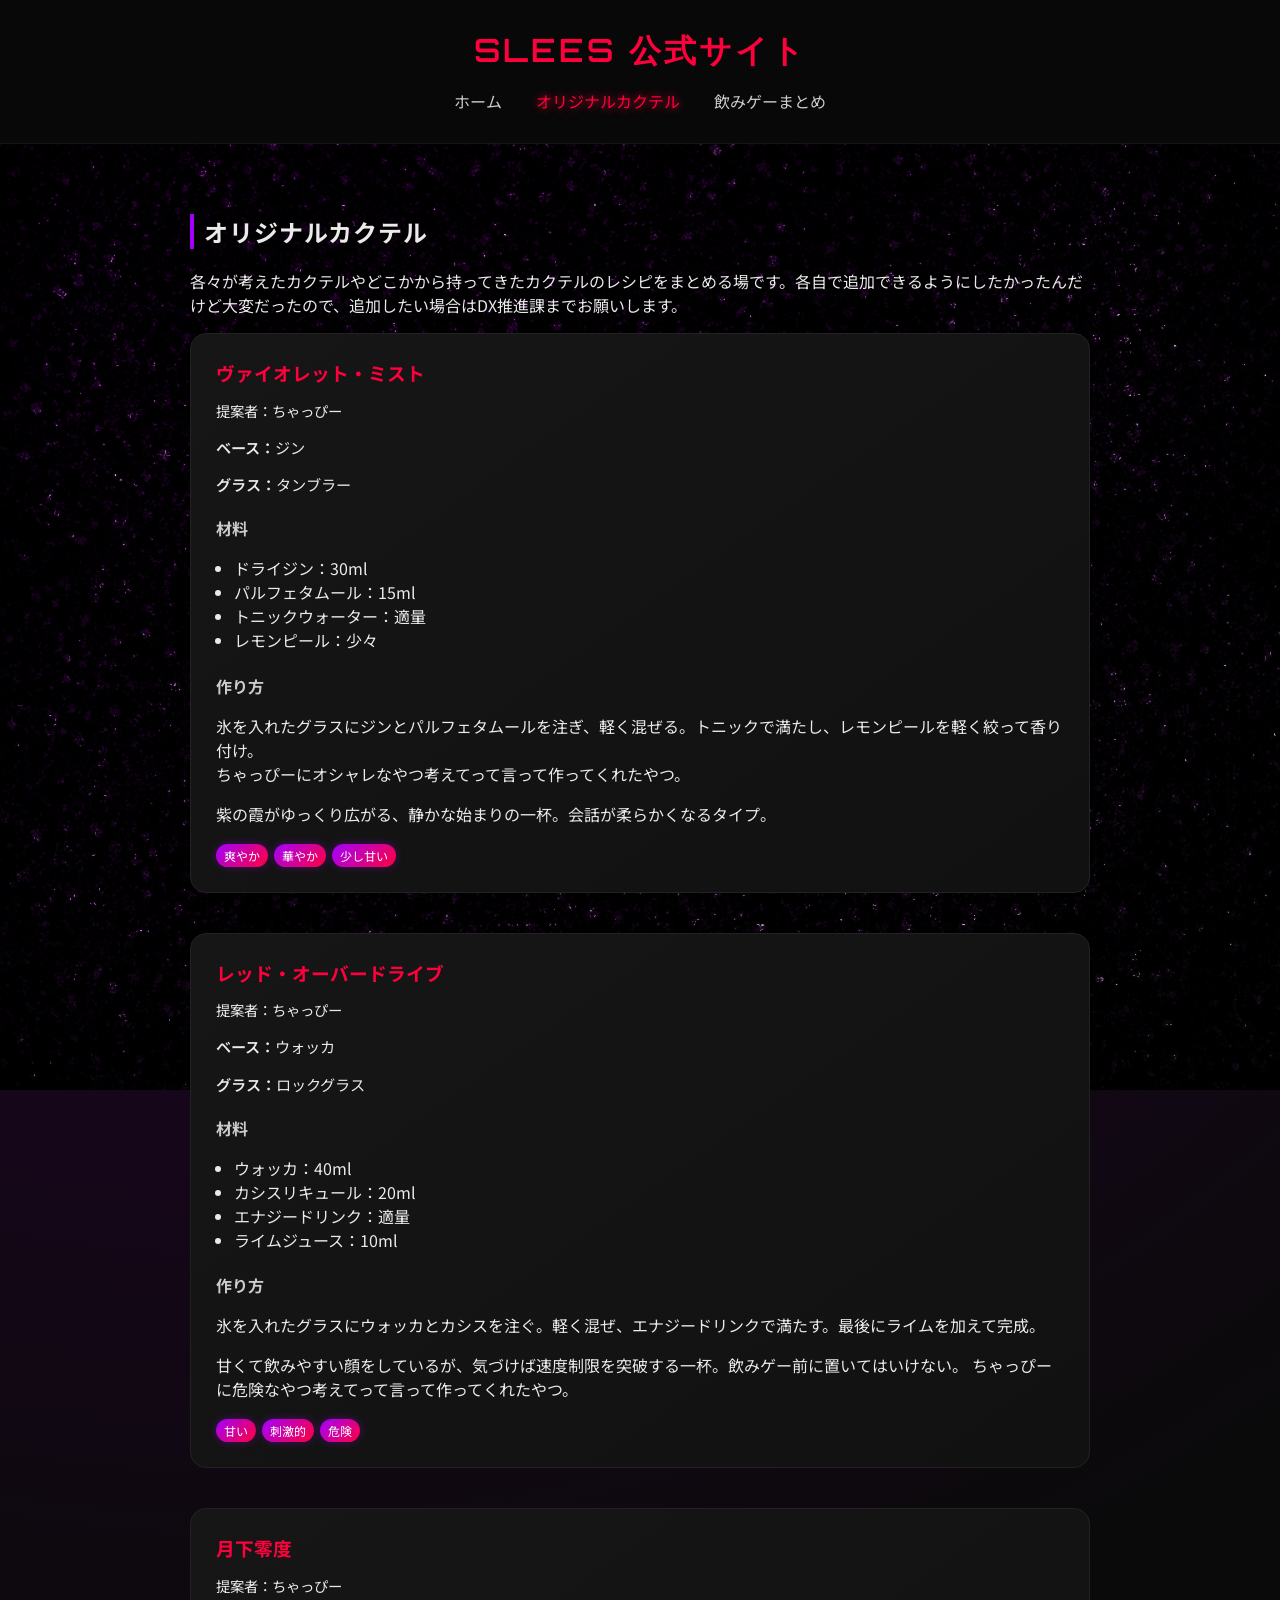
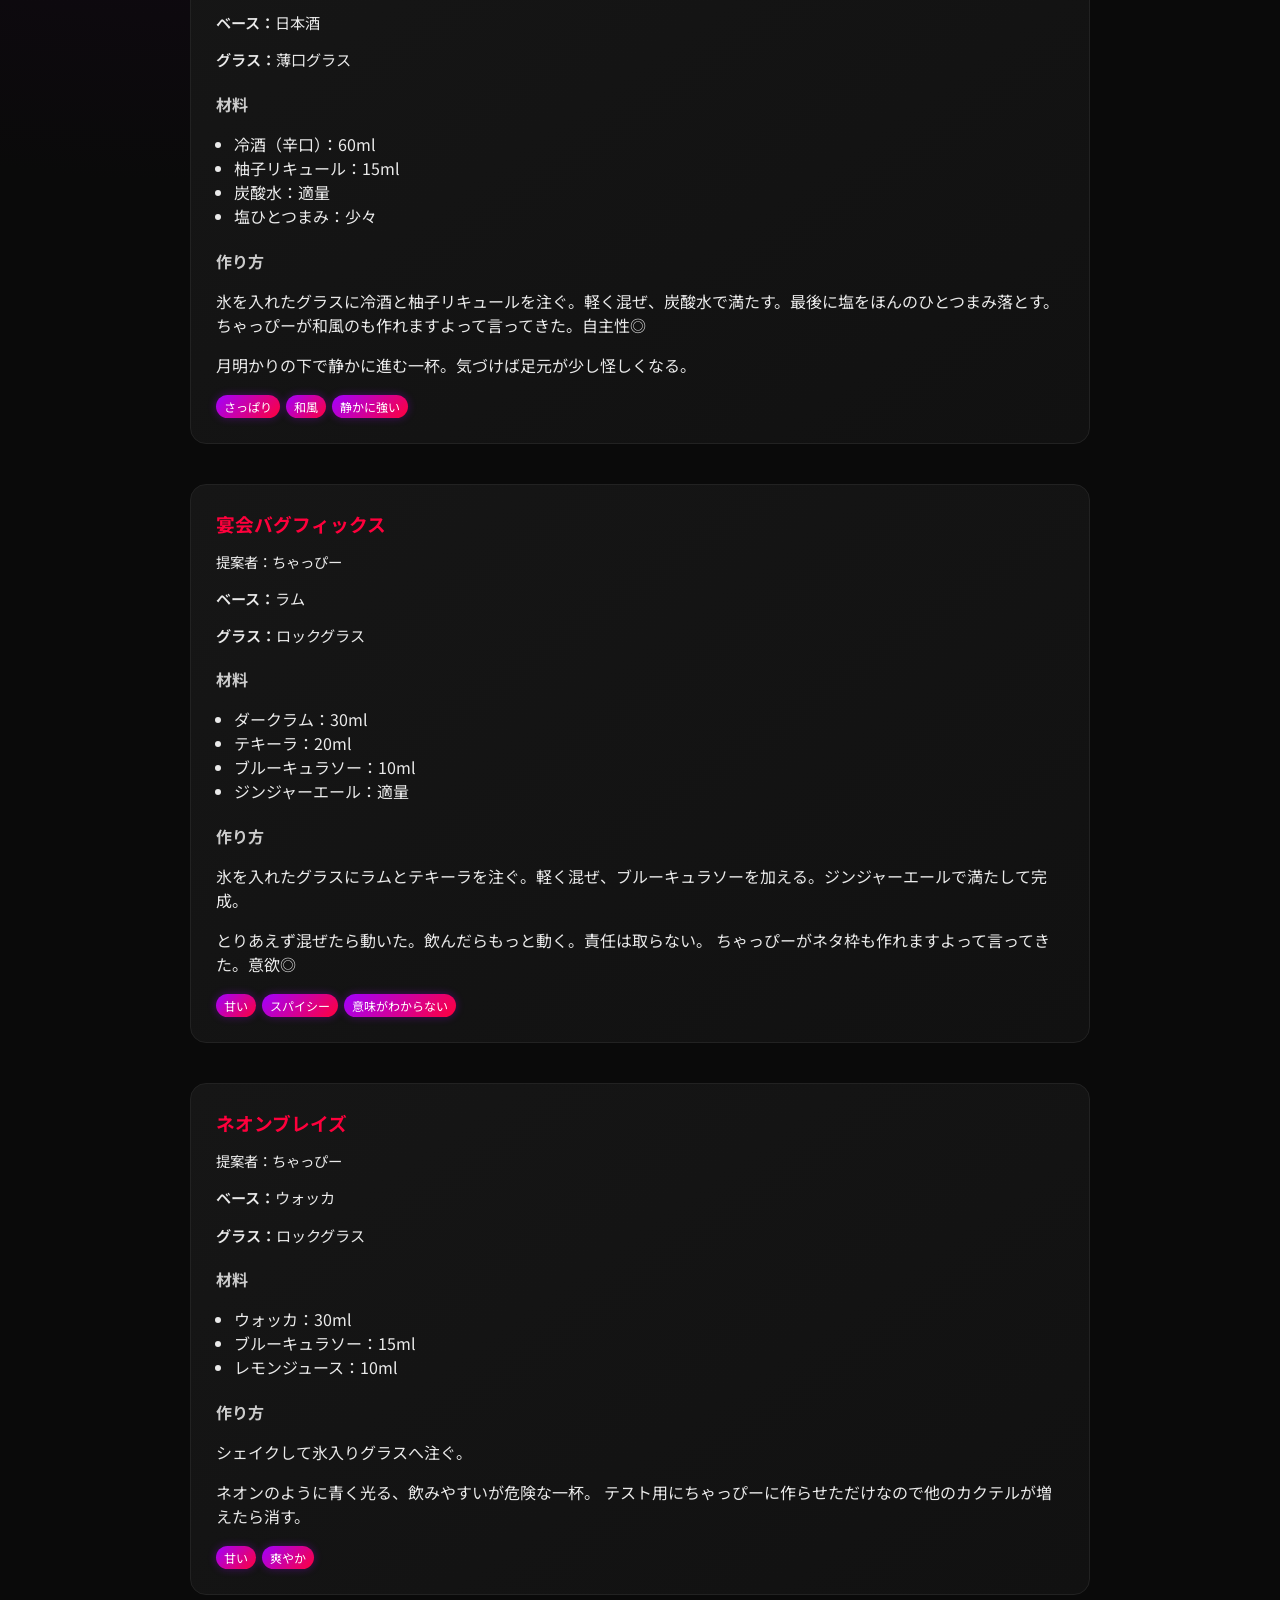
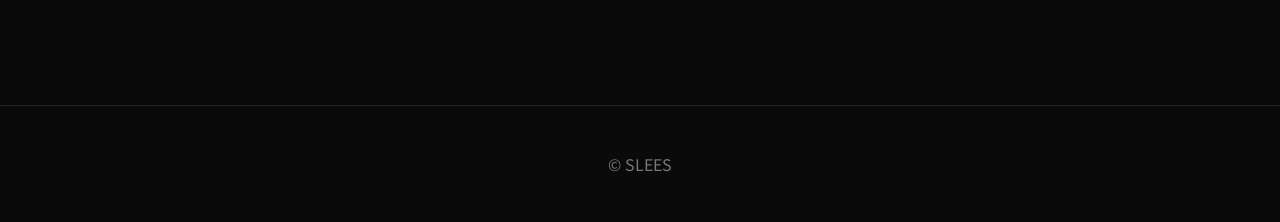
==== cocktails.html @ 7d67baee "Update cocktails.html" ====
<!DOCTYPE html>
<html lang="ja">
<head>
  <meta charset="UTF-8">
  <meta name="viewport" content="width=device-width, initial-scale=1.0">
  <link rel="icon" href="assets/icon.jpg" type="image/jpeg">
  <link rel="apple-touch-icon" href="assets/icon.jpg">
  <title>SLEES オリジナルカクテル</title>
  <link rel="stylesheet" href="css/style.css">
  <link href="https://fonts.googleapis.com/css2?family=Noto+Sans+JP:wght@400;600&family=Orbitron:wght@600&display=swap" rel="stylesheet">
</head>

<body>

<header>
  <h1>SLEES 公式サイト</h1>
  <nav>
    <a href="index.html">ホーム</a>
    <a href="cocktails.html" class="active">オリジナルカクテル</a>
    <a href="games.html">飲みゲーまとめ</a>
    <!-- <a href="members.html">メンバー紹介</a> -->
  </nav>
</header>

<main>
  <section>
    <h2>オリジナルカクテル</h2>
    <p>各々が考えたカクテルやどこかから持ってきたカクテルのレシピをまとめる場です。各自で追加できるようにしたかったんだけど大変だったので、追加したい場合はDX推進課までお願いします。</p>
    <div id="dynamic-cocktails"></div>
  </section>

</main>

<footer>
  <p>© SLEES</p>
</footer>

<script src="js/common.js"></script>
</body>
</html>
---- css/style.css ----
:root {
  --neon-red: #ff003c;
  --neon-purple: #a100ff;
  --dark-bg: #0a0a0a;
  --card-bg: #151515;
}

/* ===== ベース ===== */

body {
  margin: 0;
  font-family: 'Noto Sans JP', sans-serif;

  background:
    radial-gradient(circle at 20% 0%, #2a0035 0%, #0a0a0a 50%),
    url("../assets/noise.png");

  background-size: cover, cover;        /* ← 重要 */
  background-repeat: no-repeat, no-repeat;
  background-attachment: scroll, fixed; /* ← ノイズ固定 */
  background-position: center, center;

  background-blend-mode: overlay;
  color: #eaeaea;
}

html, body {
  overscroll-behavior-x: none;
}

/* ===== ヒーローセクション ===== */

.hero {
  text-align: center;
  padding: 120px 20px;
}

.hero h2 {
  font-family: 'Orbitron', sans-serif;
  font-size: 2.5rem;
  margin-bottom: 20px;
  color: #ff003c;
  text-shadow:
    0 0 10px #ff003c,
    0 0 20px #ff003c88;
}

.hero p {
  font-size: 1.1rem;
  color: #bbb;
  text-shadow:
    0 0 3px rgba(255,255,255,0.5),
    0 0 10px rgba(161,0,255,0.25);
}



/* ===== ヘッダー ===== */

header {
  position: sticky;
  top: 0;
  z-index: 1000;

  background: rgba(10, 10, 10, 0.85);
  backdrop-filter: blur(8px);
  text-align: center;
  padding: 30px 20px;
  border-bottom: 1px solid rgba(255,255,255,0.05);
}

header h1 {
  margin: 0;
  font-weight: 600;
  font-family: 'Orbitron', sans-serif;
  letter-spacing: 3px;
  color: #ff003c;
  animation: neonPulse 3s ease-in-out infinite;
}

@keyframes neonPulse {
  0% { text-shadow: 0 0 3px #ff003c; }
  50% { text-shadow: 0 0 14px #ff003c; }
  100% { text-shadow: 0 0 3px #ff003c; }
}

/* ===== ナビ ===== */

nav {
  margin-top: 15px;
}

nav a {
  margin: 0 15px;
  text-decoration: none;
  color: #ccc;
  transition: 0.3s;
  white-space: nowrap;
}

nav a:hover {
  color: var(--neon-purple);
  text-shadow: 0 0 6px var(--neon-purple);
}

nav a.active {
  color: var(--neon-red);
  text-shadow: 0 0 8px var(--neon-red);
}

/* ===== メイン ===== */

main {
  padding: 50px 20px;
  max-width: 900px;
  margin: auto;
}

/* ===== セクション ===== */

section {
  margin-bottom: 60px;
}

section h2 {
  border-left: 4px solid var(--neon-purple);
  padding-left: 10px;
  margin-bottom: 20px;
  letter-spacing: 1px;
}

/* ===== カードUI ===== */

.card {
  background: linear-gradient(145deg, #161616, #111);
  padding: 22px;
  border-radius: 14px;
  border: 1px solid #222;
  backdrop-filter: blur(4px);
  transition: all 0.3s ease;
  display: block;
  text-decoration: none;
  color: inherit;
  position: relative;
  overflow: hidden;
  cursor: pointer;
}

.card:hover {
  border-color: var(--neon-purple);
  box-shadow:
    0 0 10px #a100ff55,
    0 0 30px #a100ff22;
  transform: translateY(-4px);
}


.card::before {
  content: "";
  position: absolute;
  inset: 0;
  border-radius: 14px;
  padding: 1px;
  background: linear-gradient(
    130deg,
    transparent 40%,
    #a100ff33 50%,
    transparent 60%
  );
  opacity: 0;
  transition: opacity 0.3s;
  pointer-events: none;
}

.card:hover::before {
  opacity: 1;
}


.card h3 {
  margin-top: 0;
  margin-bottom: 12px;
  font-weight: 600;
  letter-spacing: 1px;
}

.card-grid {
  display: grid;
  grid-template-columns: repeat(auto-fit, minmax(250px, 1fr));
  gap: 20px;
}


/* ===== メンバーUI ===== */

.member-grid {
  display: grid;
  grid-template-columns: repeat(auto-fit, minmax(250px, 1fr));
  gap: 25px;
}

.member-card {
  background: linear-gradient(145deg, #161616, #111);
  padding: 22px;
  border-radius: 14px;
  border: 1px solid #222;
  transition: 0.3s ease;
}

.member-card:hover {
  border-color: var(--neon-purple);
  box-shadow:
    0 0 12px #a100ff55,
    0 0 30px #a100ff22;
  transform: translateY(-4px);
}

.member-card h3 {
  color: var(--neon-red);
  margin-top: 0;
}


/* ===== 飲みゲーUI ===== */

.game-card {
  background: linear-gradient(145deg, #161616, #111);
  padding: 25px;
  border-radius: 16px;
  border: 1px solid #222;
  margin-bottom: 40px;
  transition: 0.3s ease;
}

.game-card:hover {
  border-color: var(--neon-purple);
  box-shadow:
    0 0 12px #a100ff55,
    0 0 30px #a100ff22;
}

.game-card h3 {
  margin-top: 0;
  color: var(--neon-red);
}

.game-meta {
  margin-bottom: 20px;
  font-size: 0.95rem;
  color: #eaeaea;
}

.game-meta span {
  color: #eaeaea;
  font-weight: 600;
}

.game-rule h4 {
  margin-bottom: 10px;
  color: #ccc;
}

.danger-level {
  letter-spacing: 2px;
  font-weight: 700;
}

.level-1 { color: #777; }
.level-2 { color: #a100ff; }
.level-3 { color: #ff7700; }
.level-4 { color: var(--neon-red); }
.level-5 { 
  color: var(--neon-red);
  text-shadow: 0 0 8px var(--neon-red);
}

.game-author {
  color: #eaeaea;
  margin-top: -5px;
  font-size: 0.9rem;
}


/* ===== カクテルUI ===== */

.cocktail-card {
  background: linear-gradient(145deg, #161616, #111);
  padding: 25px;
  border-radius: 16px;
  border: 1px solid #222;
  margin-bottom: 40px;
  transition: 0.3s ease;
}

.cocktail-card:hover {
  border-color: var(--neon-purple);
  box-shadow:
    0 0 12px #a100ff55,
    0 0 30px #a100ff22;
  transform: translateY(-4px);
}

.cocktail-card h3 {
  margin-top: 0;
  color: var(--neon-red);
}

.cocktail-meta {
  margin-bottom: 20px;
  font-size: 0.95rem;
  color: #eaeaea;
}

.cocktail-meta span {
  color: #eaeaea;
  font-weight: 600;
}

.cocktail-ingredients h4,
.cocktail-method h4 {
  margin-bottom: 10px;
  color: #ccc;
}

.cocktail-ingredients ul {
  padding-left: 18px;
}

.taste-tag {
  display: inline-block;
  background: linear-gradient(135deg, #a100ff, #ff003c);
  color: #fff;
  box-shadow: 0 0 8px #a100ff55;
  font-size: 0.75rem;
  padding: 3px 8px;
  border-radius: 20px;
  margin-right: 6px;
}


/* ===== フッター ===== */

footer {
  text-align: center;
  padding: 30px;
  border-top: 1px solid #222;
  color: #777;
}
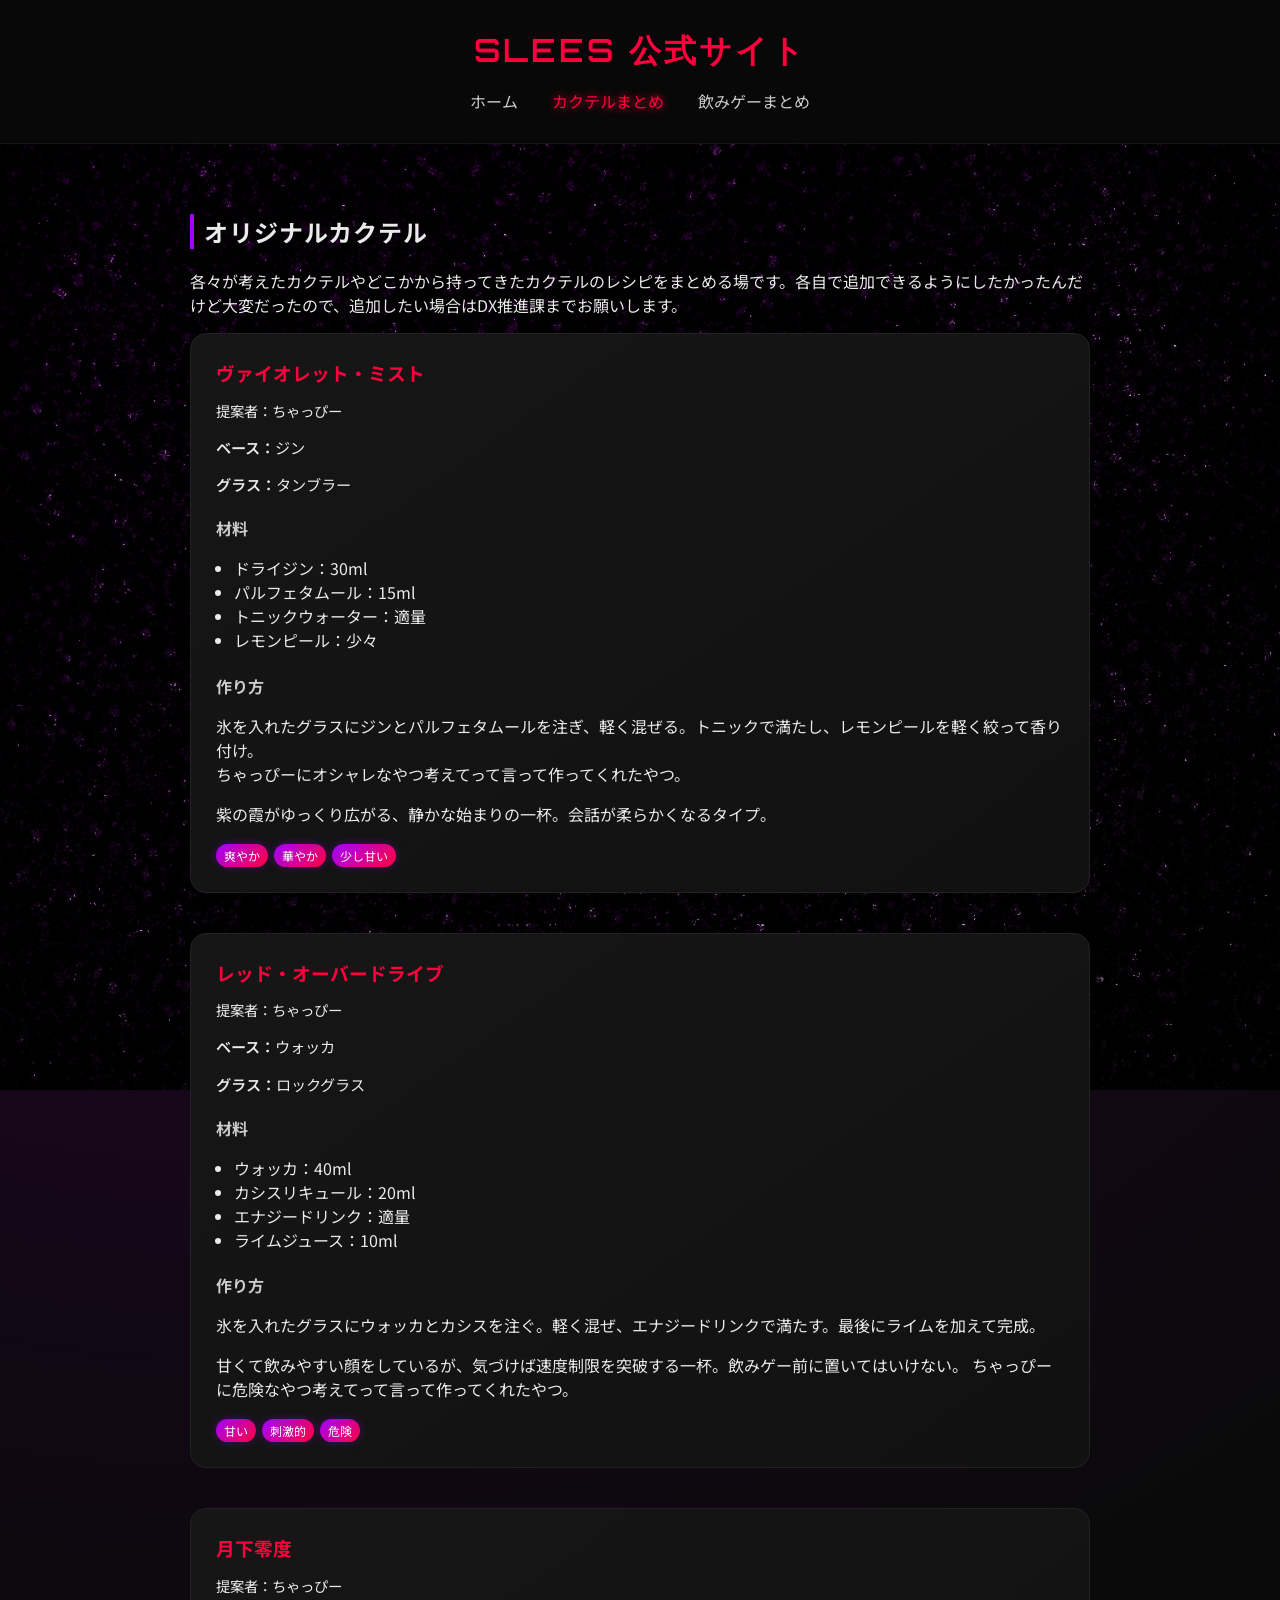
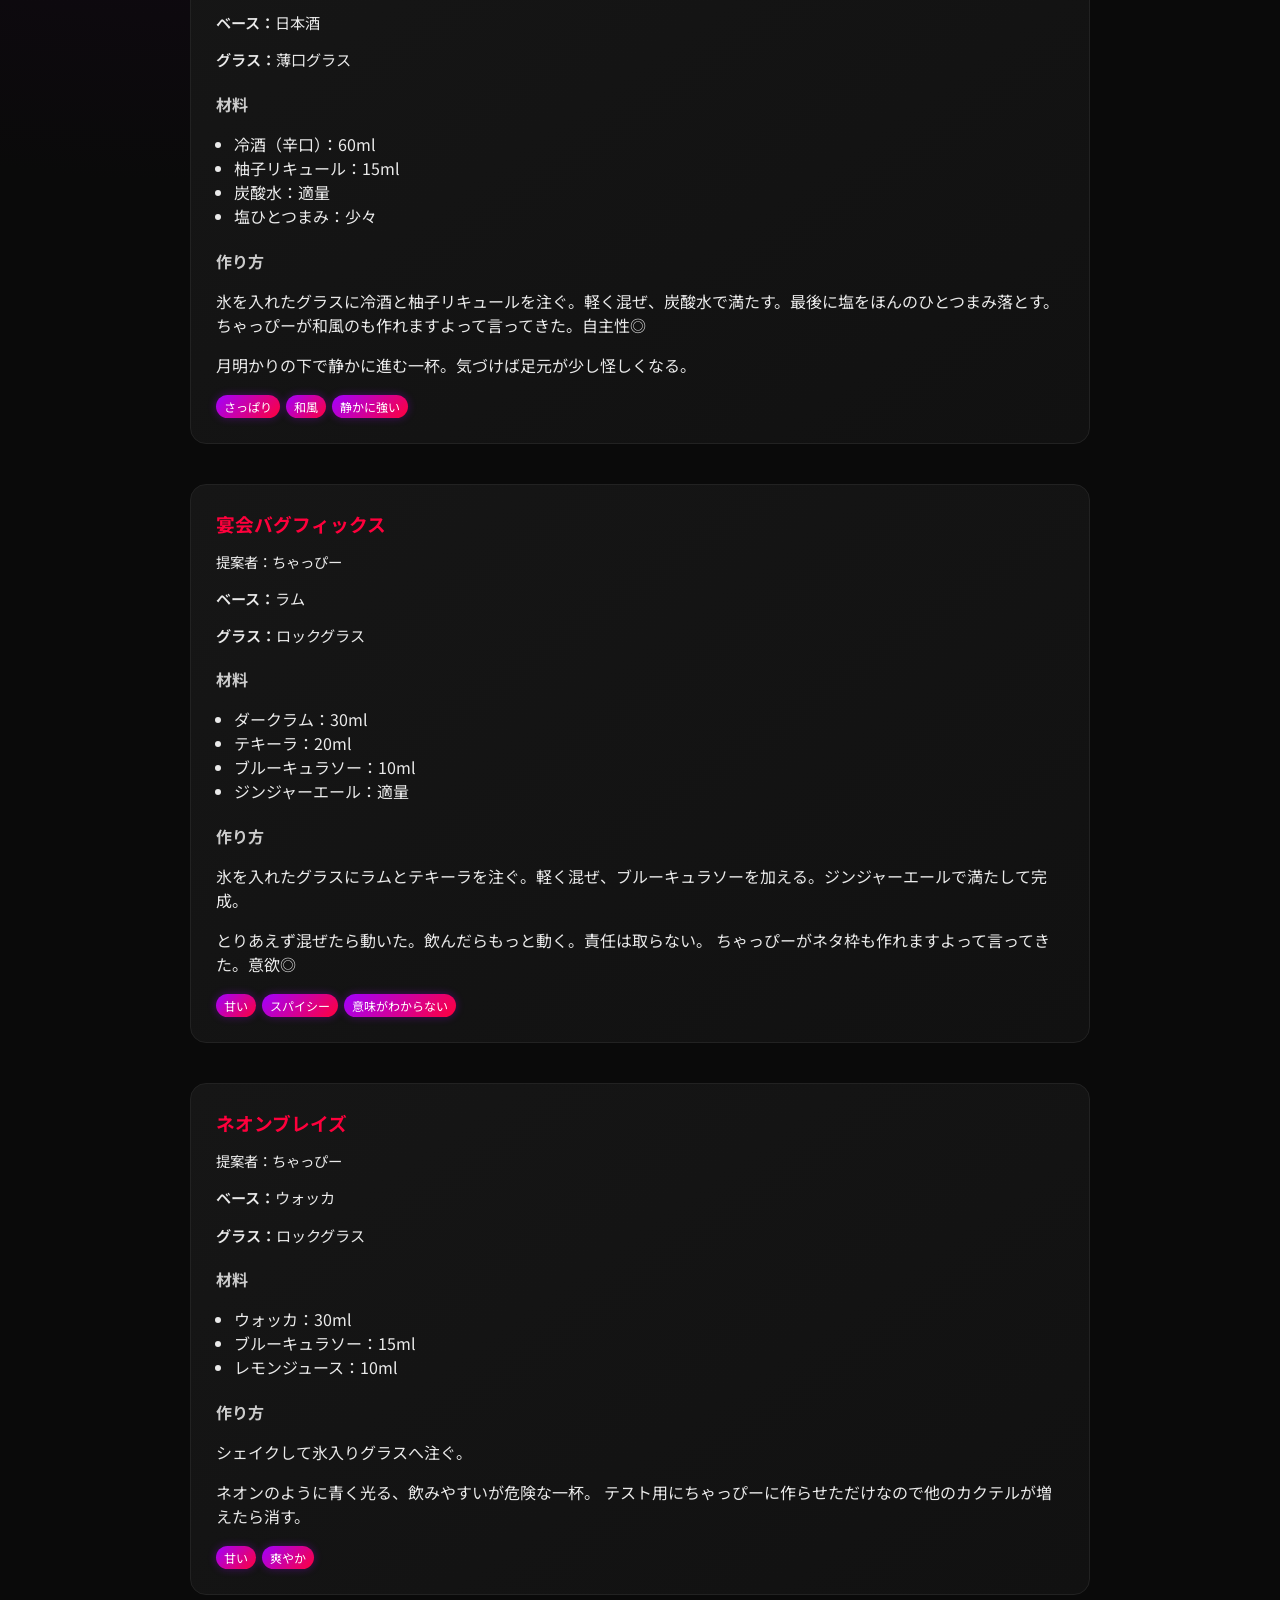
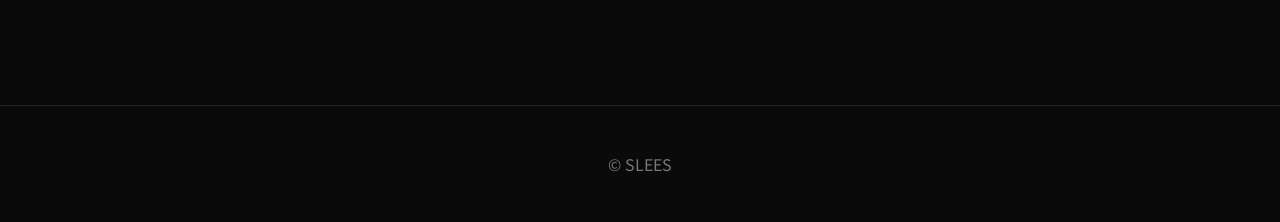
==== commit 30558624: "Update cocktails.html" ====
--- a/cocktails.html
+++ b/cocktails.html
@@ -16,7 +16,7 @@
   <h1>SLEES 公式サイト</h1>
   <nav>
     <a href="index.html">ホーム</a>
-    <a href="cocktails.html" class="active">オリジナルカクテル</a>
+    <a href="cocktails.html" class="active">カクテルまとめ</a>
     <a href="games.html">飲みゲーまとめ</a>
     <!-- <a href="members.html">メンバー紹介</a> -->
   </nav>
@@ -44,3 +44,4 @@
 
 
 
+
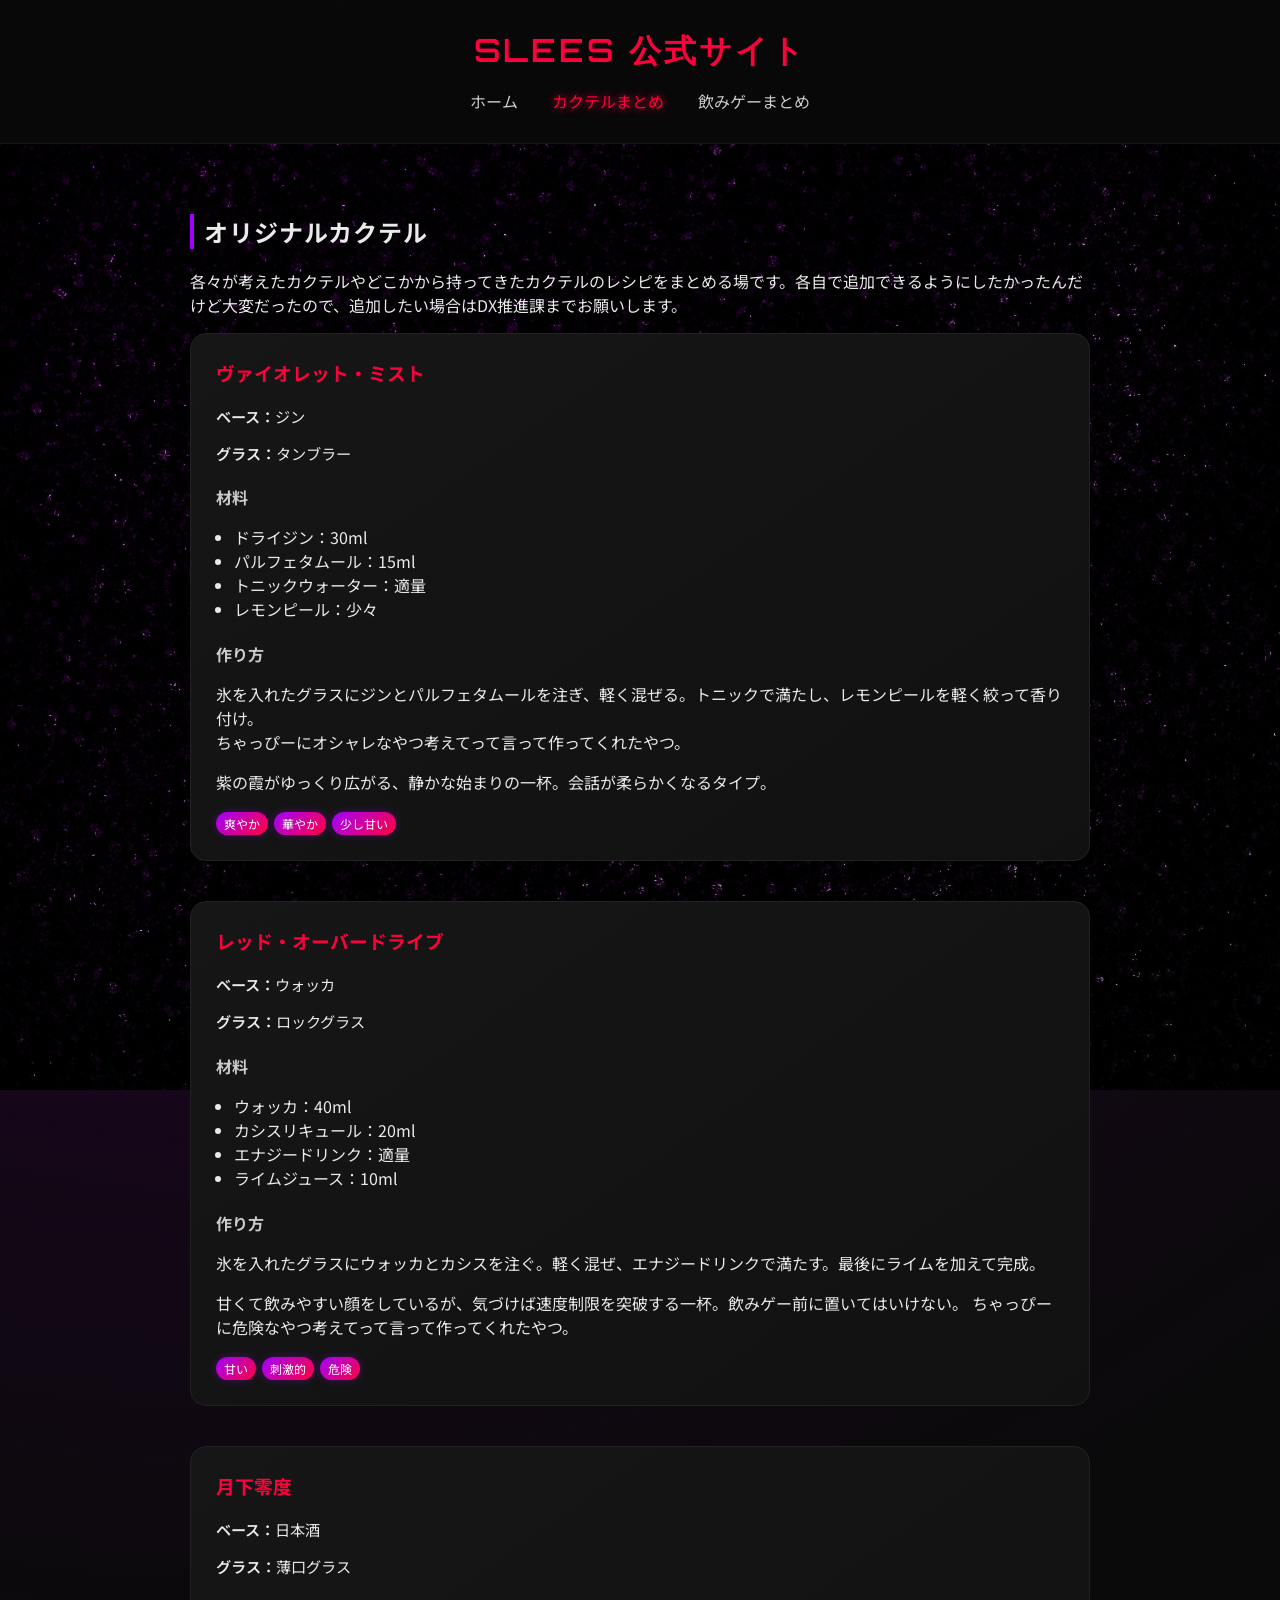
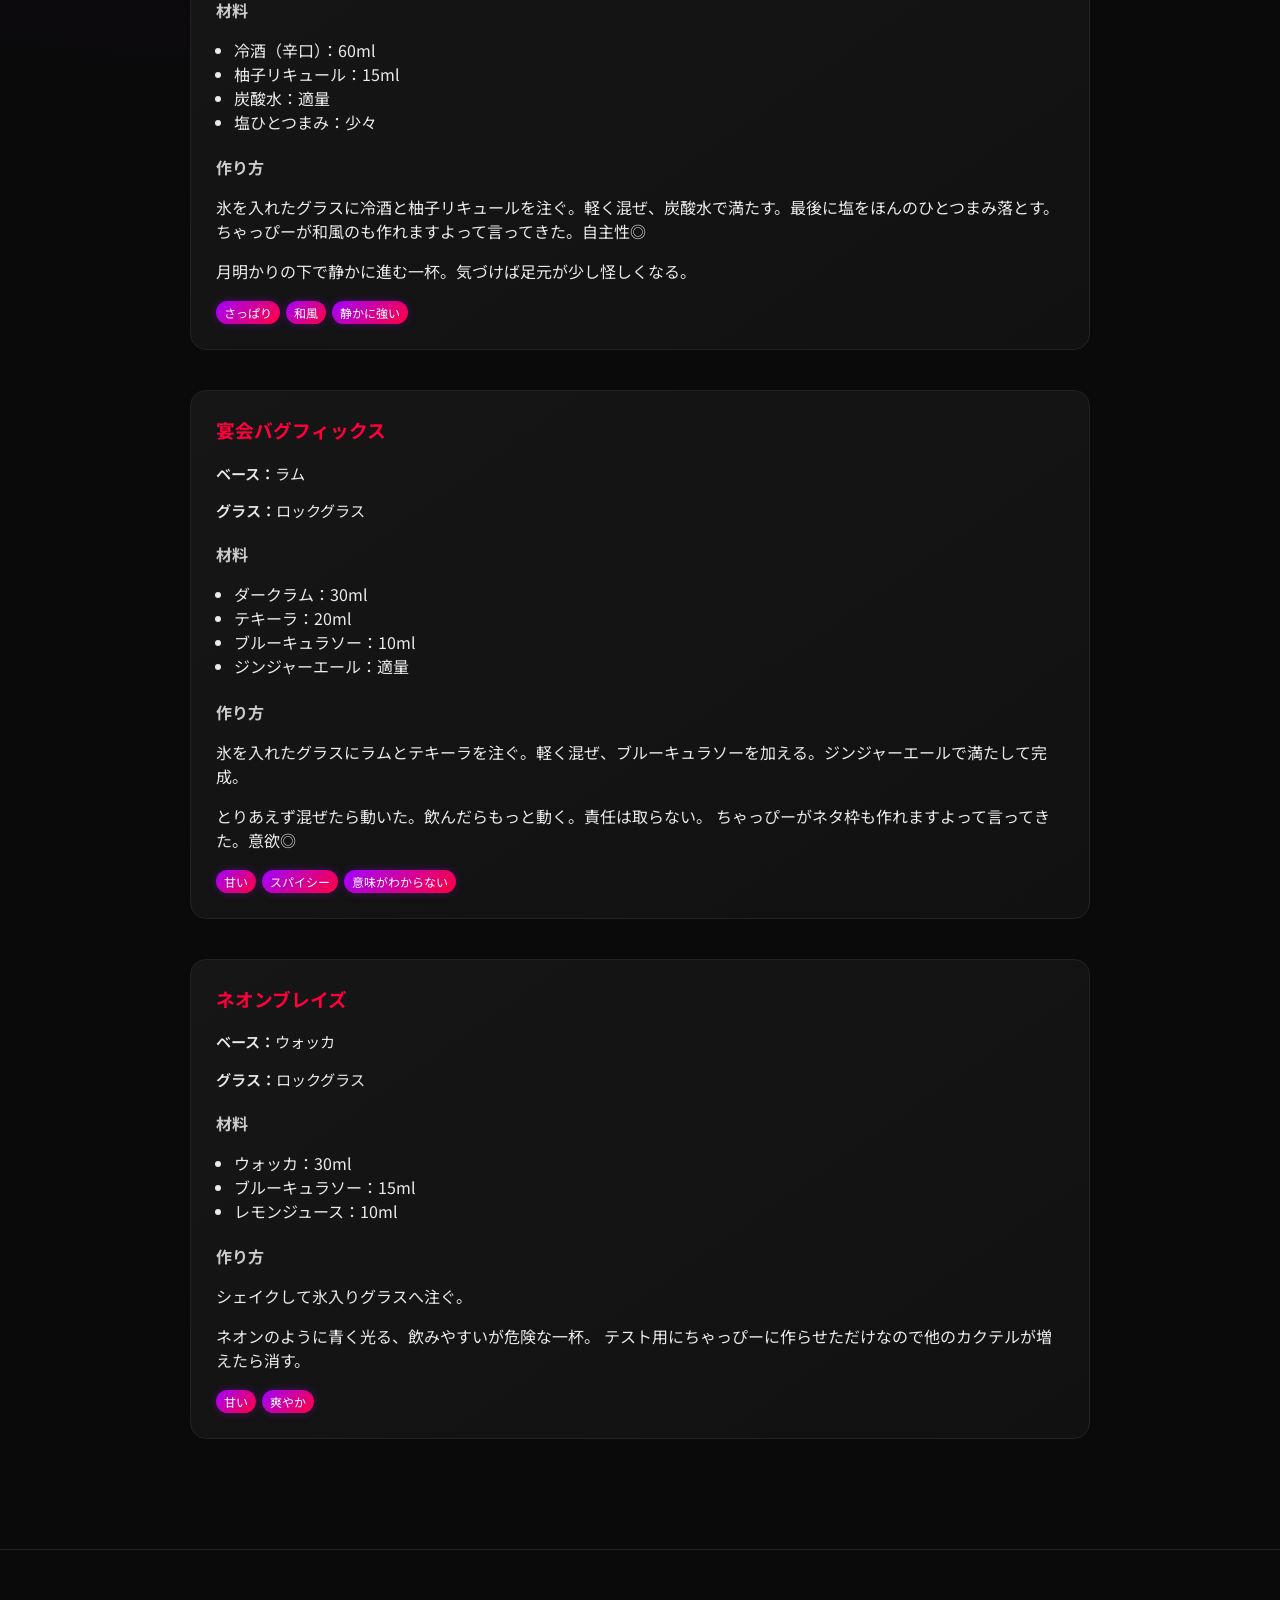
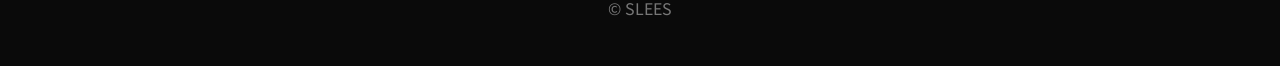
==== commit 72d0841d: "Update cocktails.html" ====
--- a/cocktails.html
+++ b/cocktails.html
@@ -2,7 +2,8 @@
 <html lang="ja">
 <head>
   <meta charset="UTF-8">
-  <meta name="viewport" content="width=device-width, initial-scale=1.0">
+  <meta name="viewport"
+  content="width=device-width, initial-scale=1.0, maximum-scale=1.0, user-scalable=no">
   <link rel="icon" href="assets/icon.jpg" type="image/jpeg">
   <link rel="apple-touch-icon" href="assets/icon.jpg">
   <title>SLEES オリジナルカクテル</title>
@@ -45,3 +46,4 @@
 
 
 
+
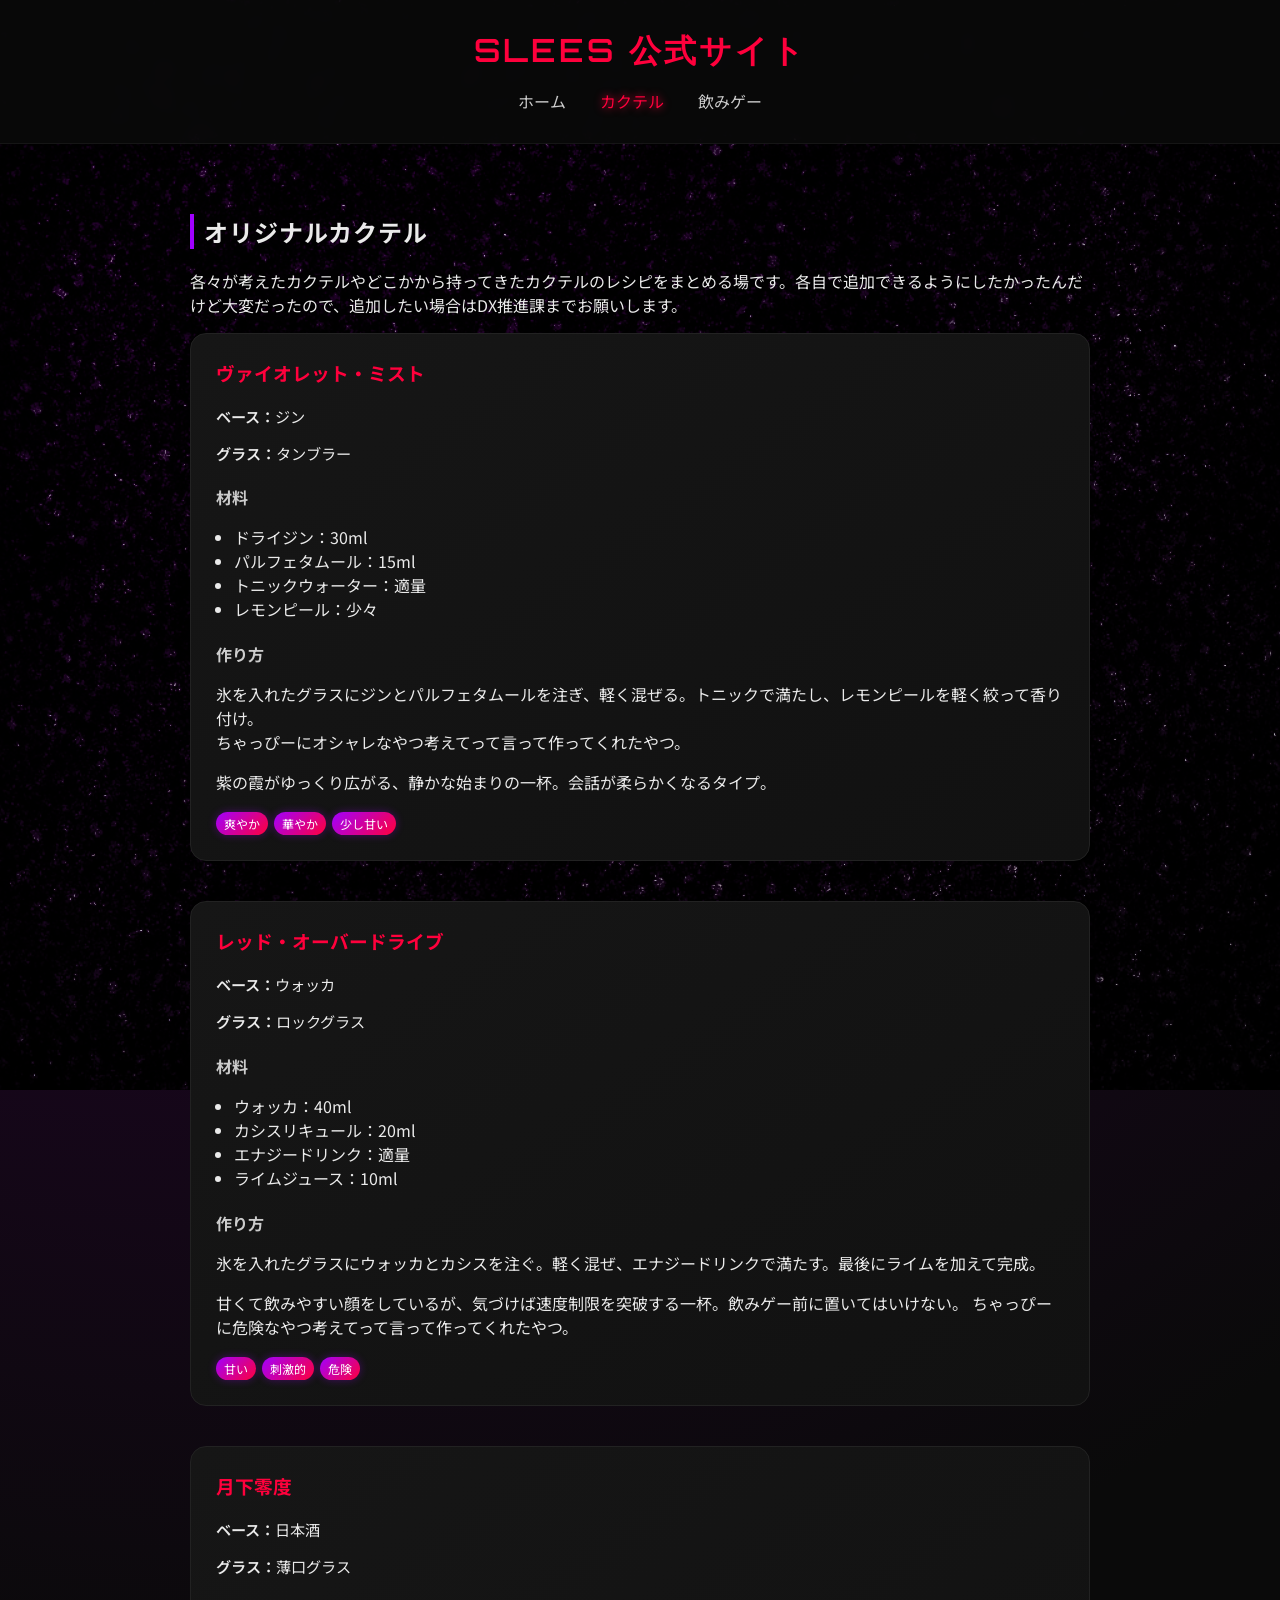
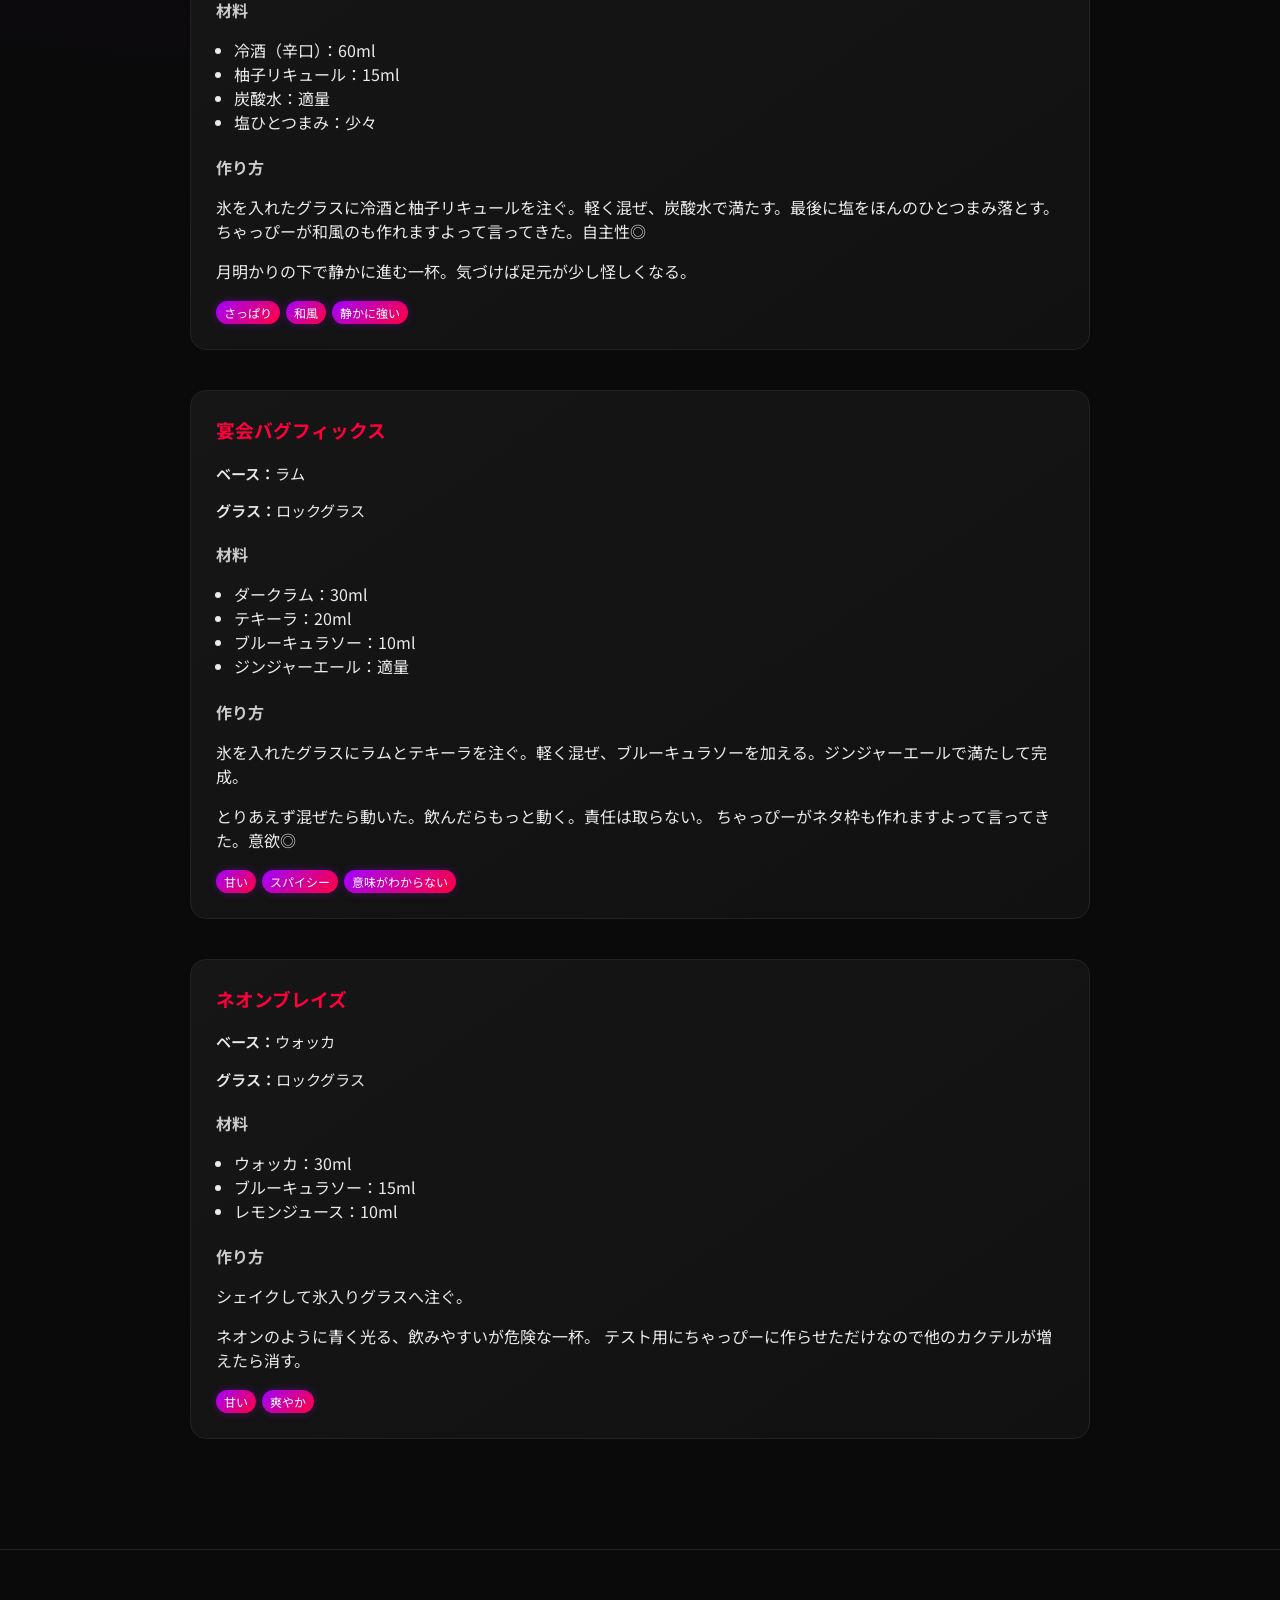
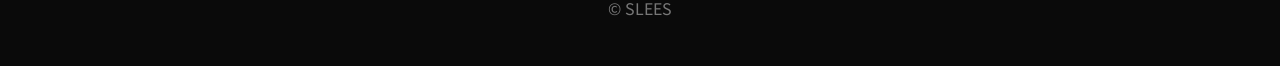
==== commit 7314eb2d: "cocktails.html を更新" ====
--- a/cocktails.html
+++ b/cocktails.html
@@ -2,8 +2,7 @@
 <html lang="ja">
 <head>
   <meta charset="UTF-8">
-  <meta name="viewport"
-  content="width=device-width, initial-scale=1.0, maximum-scale=1.0, user-scalable=no">
+  <meta name="viewport" content="width=device-width, initial-scale=1.0">
   <link rel="icon" href="assets/icon.jpg" type="image/jpeg">
   <link rel="apple-touch-icon" href="assets/icon.jpg">
   <title>SLEES オリジナルカクテル</title>
@@ -17,8 +16,8 @@
   <h1>SLEES 公式サイト</h1>
   <nav>
     <a href="index.html">ホーム</a>
-    <a href="cocktails.html" class="active">カクテルまとめ</a>
-    <a href="games.html">飲みゲーまとめ</a>
+    <a href="cocktails.html" class="active">カクテル</a>
+    <a href="games.html">飲みゲー</a>
     <!-- <a href="members.html">メンバー紹介</a> -->
   </nav>
 </header>
@@ -47,3 +46,4 @@
 
 
 
+
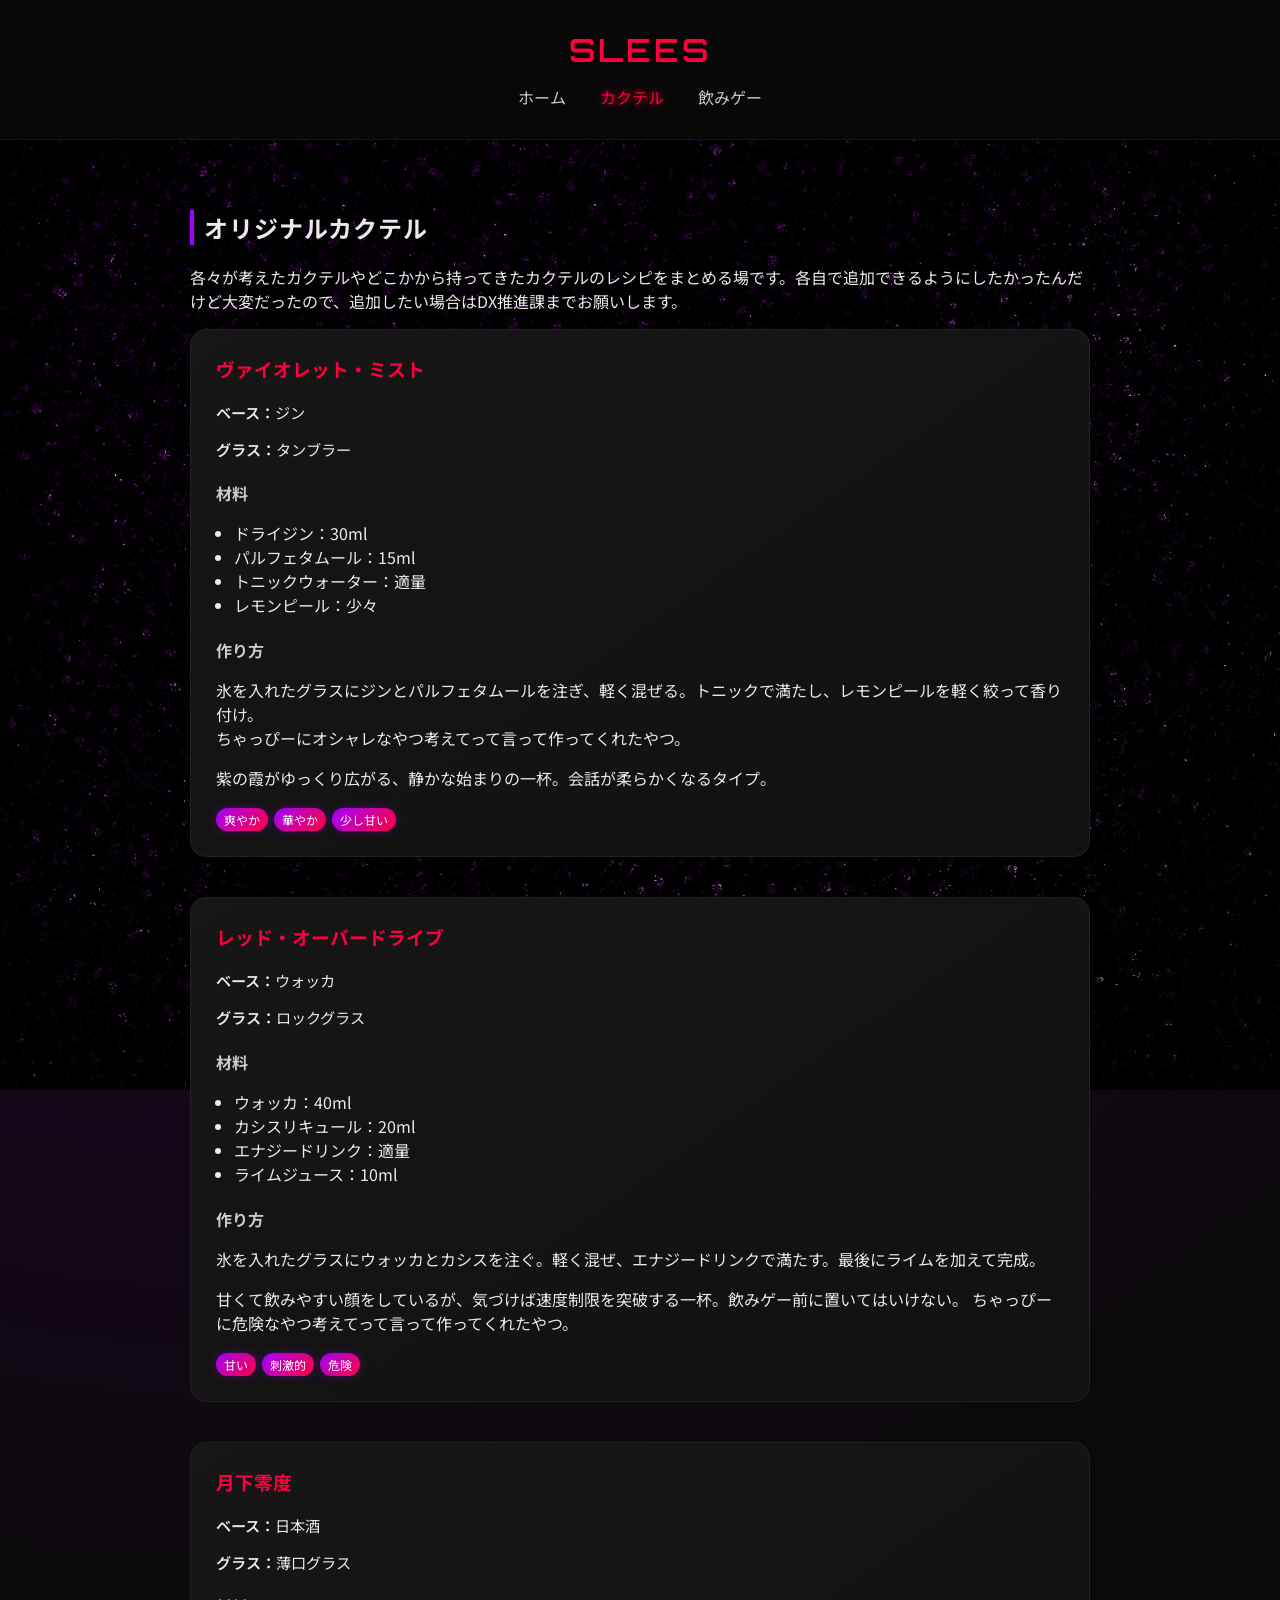
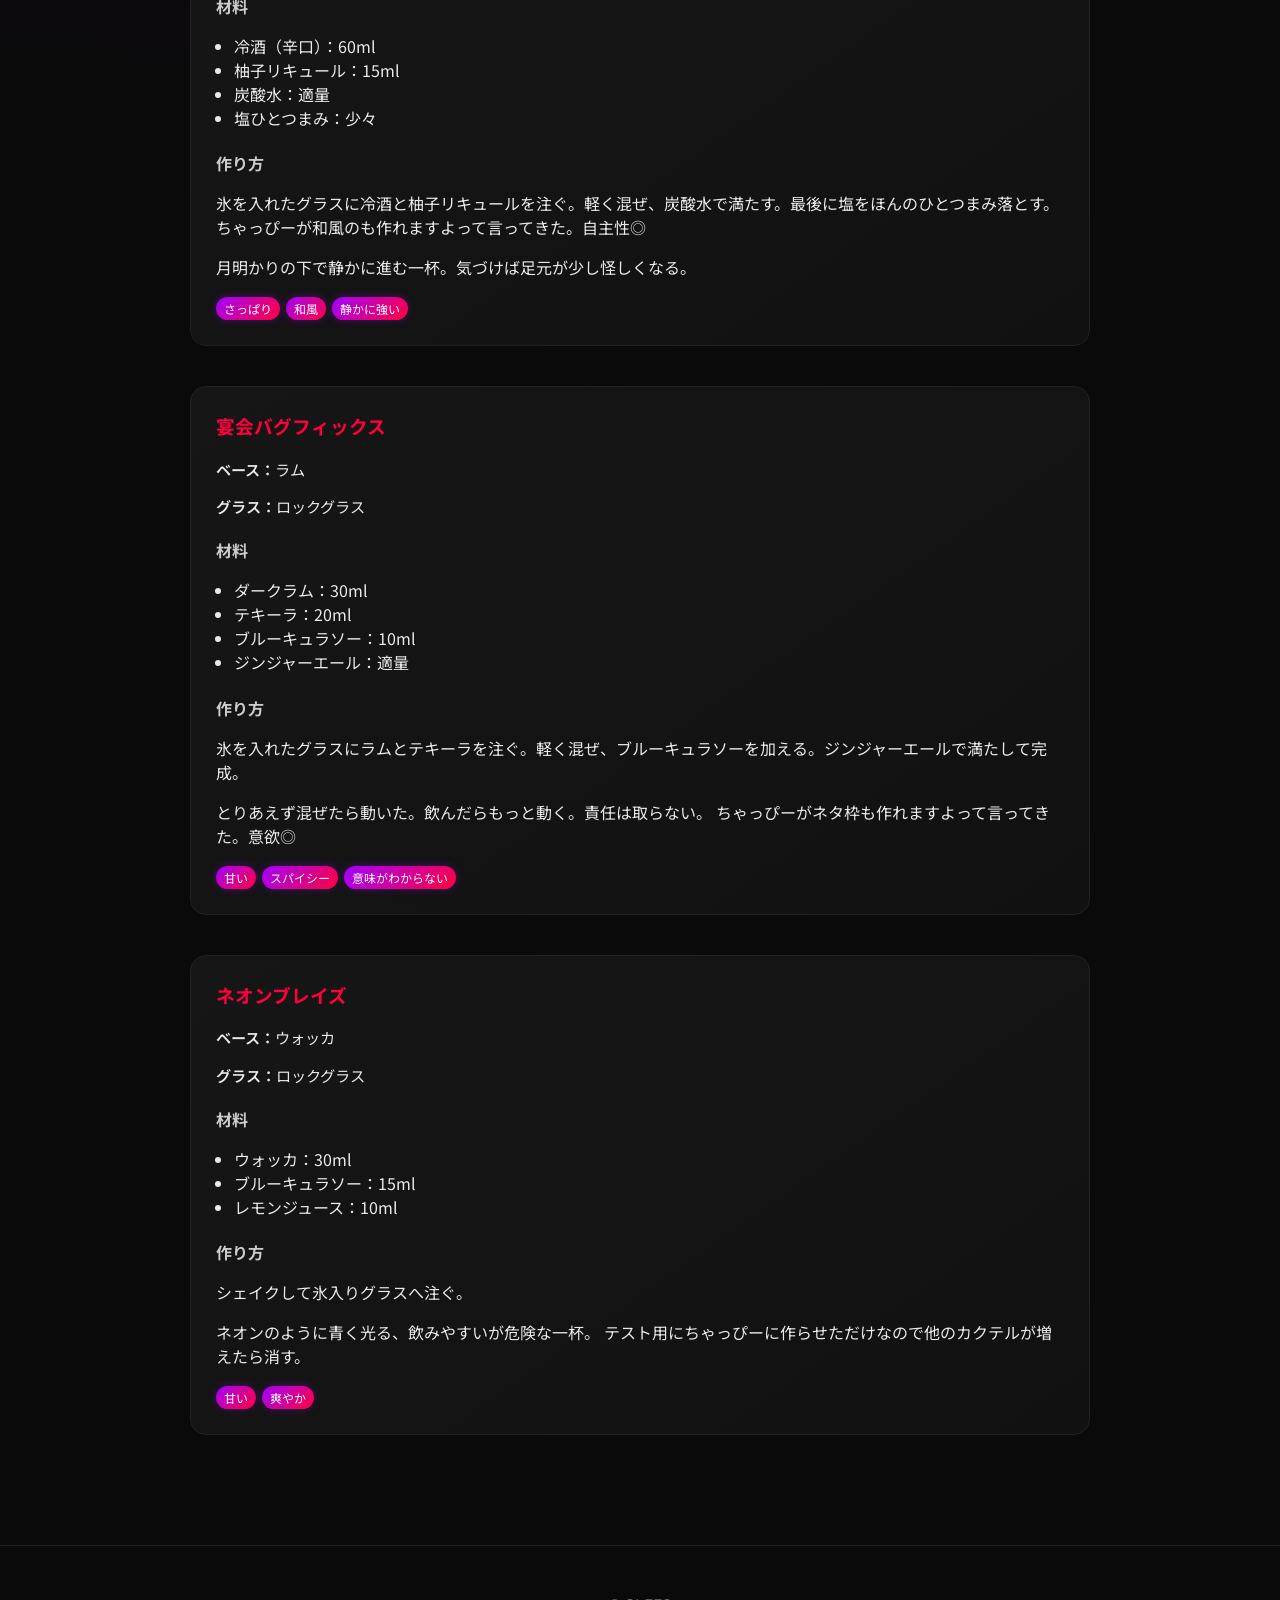
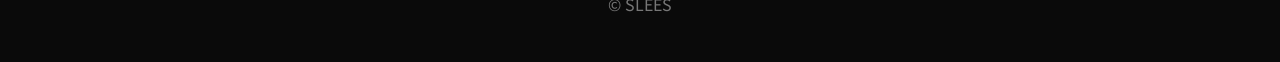
==== commit 0306ef17: "Update cocktails.html" ====
--- a/cocktails.html
+++ b/cocktails.html
@@ -13,7 +13,7 @@
 <body>
 
 <header>
-  <h1>SLEES 公式サイト</h1>
+  <h1>SLEES</h1>
   <nav>
     <a href="index.html">ホーム</a>
     <a href="cocktails.html" class="active">カクテル</a>
@@ -47,3 +47,4 @@
 
 
 
+
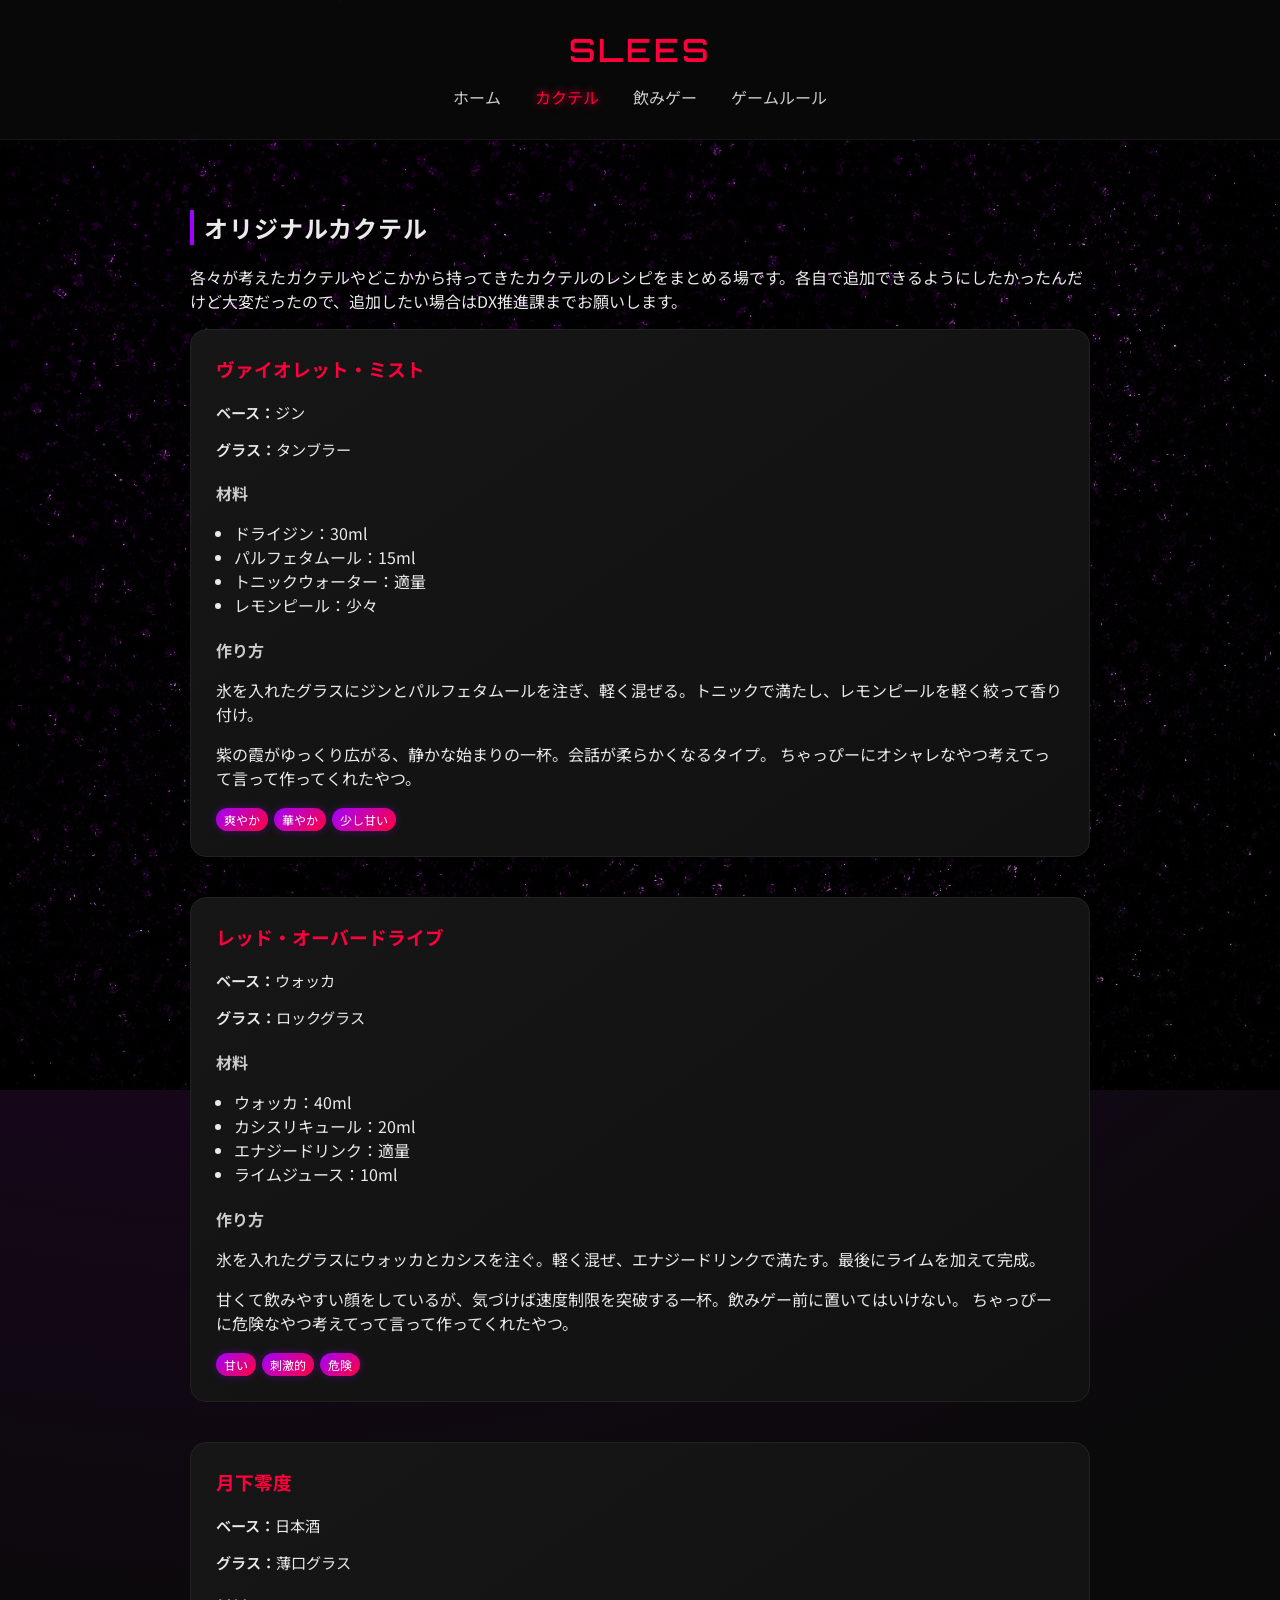
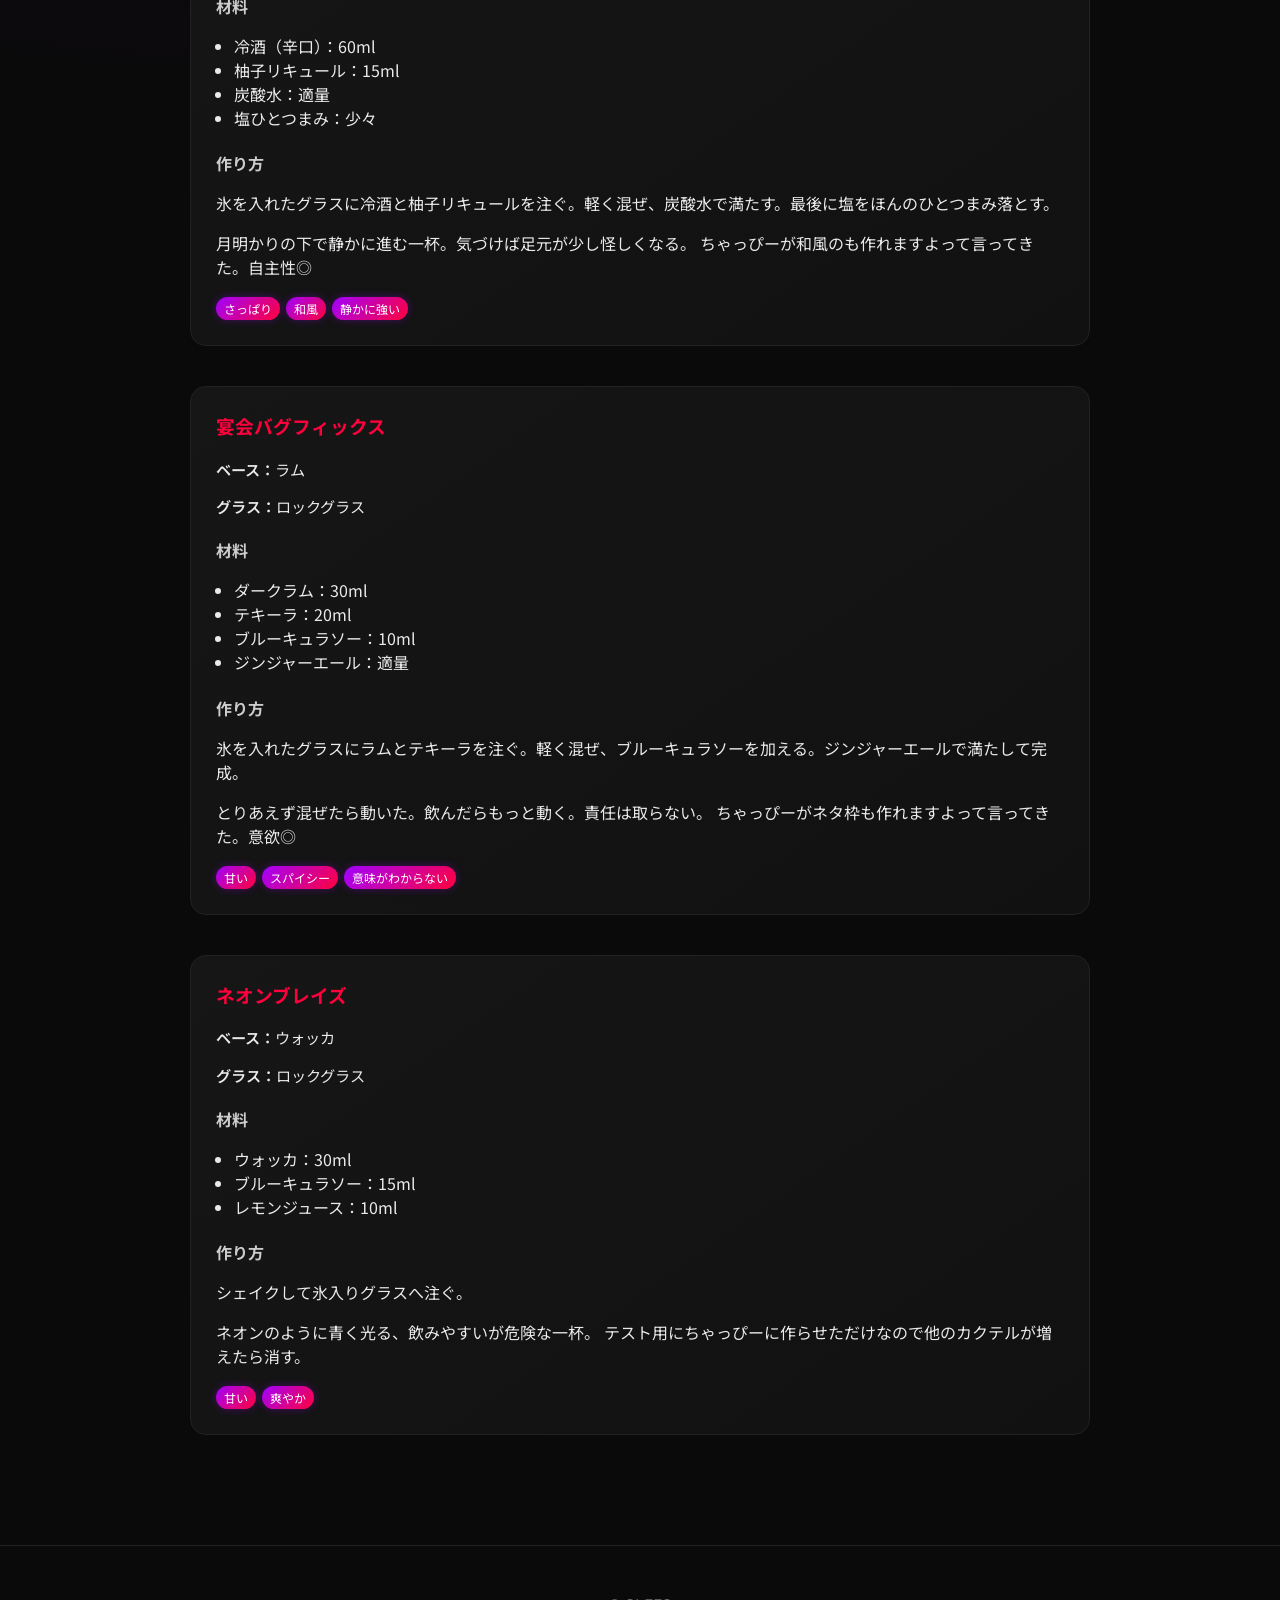
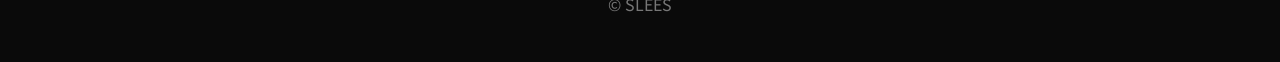
==== commit c343be42: "Update cocktails.html" ====
--- a/cocktails.html
+++ b/cocktails.html
@@ -18,6 +18,7 @@
     <a href="index.html">ホーム</a>
     <a href="cocktails.html" class="active">カクテル</a>
     <a href="games.html">飲みゲー</a>
+    <a href="rules.html">ゲームルール</a>
     <!-- <a href="members.html">メンバー紹介</a> -->
   </nav>
 </header>
@@ -48,3 +49,4 @@
 
 
 
+
--- a/css/style.css
+++ b/css/style.css
@@ -127,6 +127,36 @@
   padding-left: 10px;
   margin-bottom: 20px;
   letter-spacing: 1px;
+}
+
+/* ===== 更新記録 ===== */
+
+.updates {
+  margin-top: 40px;
+}
+
+.update-box {
+  max-height: 4.5em;        /* 約3行分 */
+  overflow-y: auto;
+  padding: 15px 20px;
+  border: 1px solid #222;
+  border-radius: 12px;
+  background: linear-gradient(145deg, #161616, #111);
+  font-size: 0.9rem;
+  color: #ccc;
+}
+
+.update-box p {
+  margin: 0 0 6px 0;
+}
+
+.update-box::-webkit-scrollbar {
+  width: 4px;
+}
+
+.update-box::-webkit-scrollbar-thumb {
+  background: #a100ff55;
+  border-radius: 10px;
 }
 
 /* ===== カードUI ===== */
@@ -182,6 +212,15 @@
   margin-bottom: 12px;
   font-weight: 600;
   letter-spacing: 1px;
+  display: flex;
+  align-items: center;
+}
+
+.card-icon {
+  width: 1.2em;
+  height: 1.2em;
+  object-fit: contain;
+  border-radius: 6px;
 }
 
 .card-grid {
@@ -360,3 +399,7 @@
 
 
 
+
+
+
+
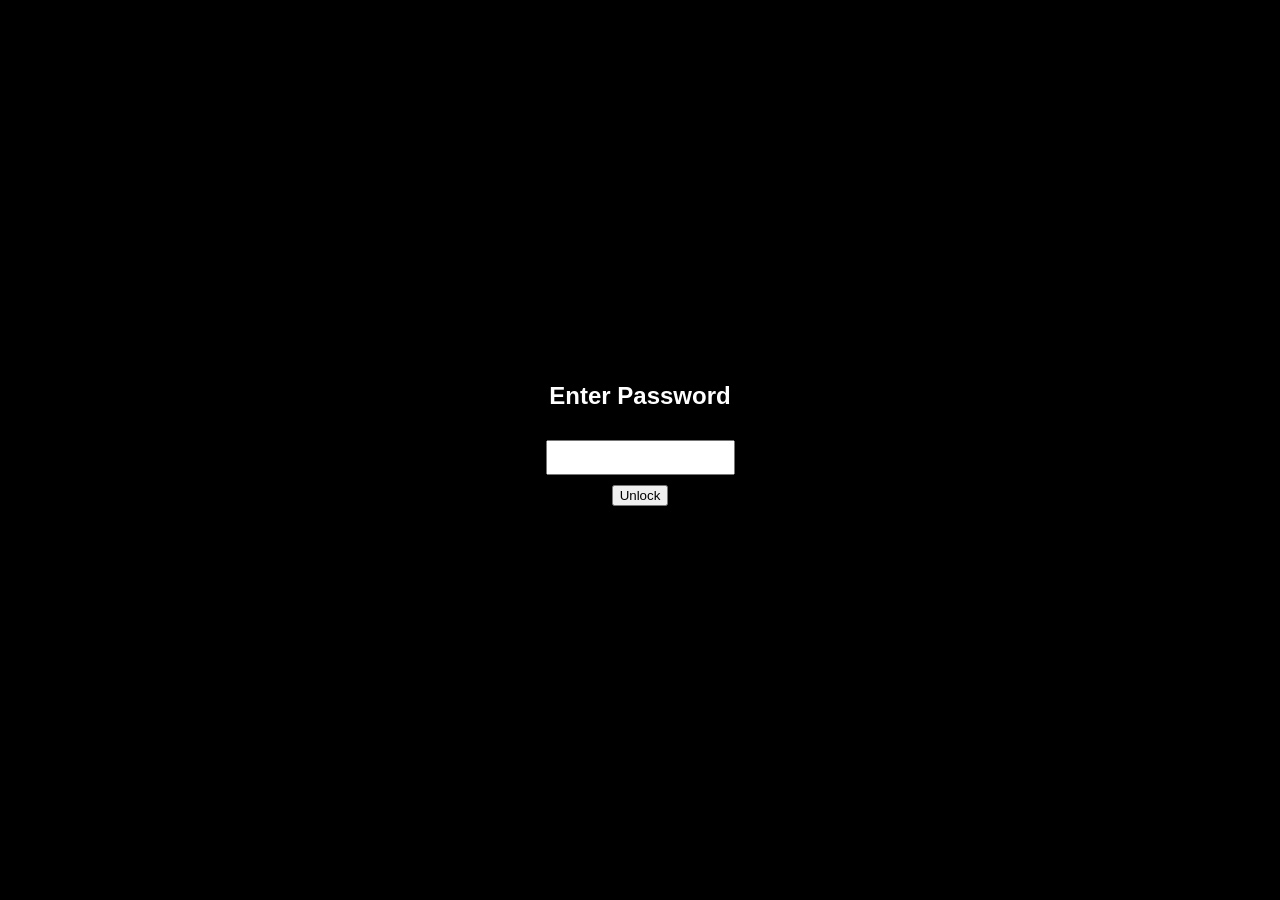
==== commit d6bb80f9: "Update cocktails.html" ====
--- a/cocktails.html
+++ b/cocktails.html
@@ -8,6 +8,7 @@
   <title>SLEES オリジナルカクテル</title>
   <link rel="stylesheet" href="css/style.css">
   <link href="https://fonts.googleapis.com/css2?family=Noto+Sans+JP:wght@400;600&family=Orbitron:wght@600&display=swap" rel="stylesheet">
+  <script src="js/auth.js"></script>
 </head>
 
 <body>
@@ -50,3 +51,4 @@
 
 
 
+
